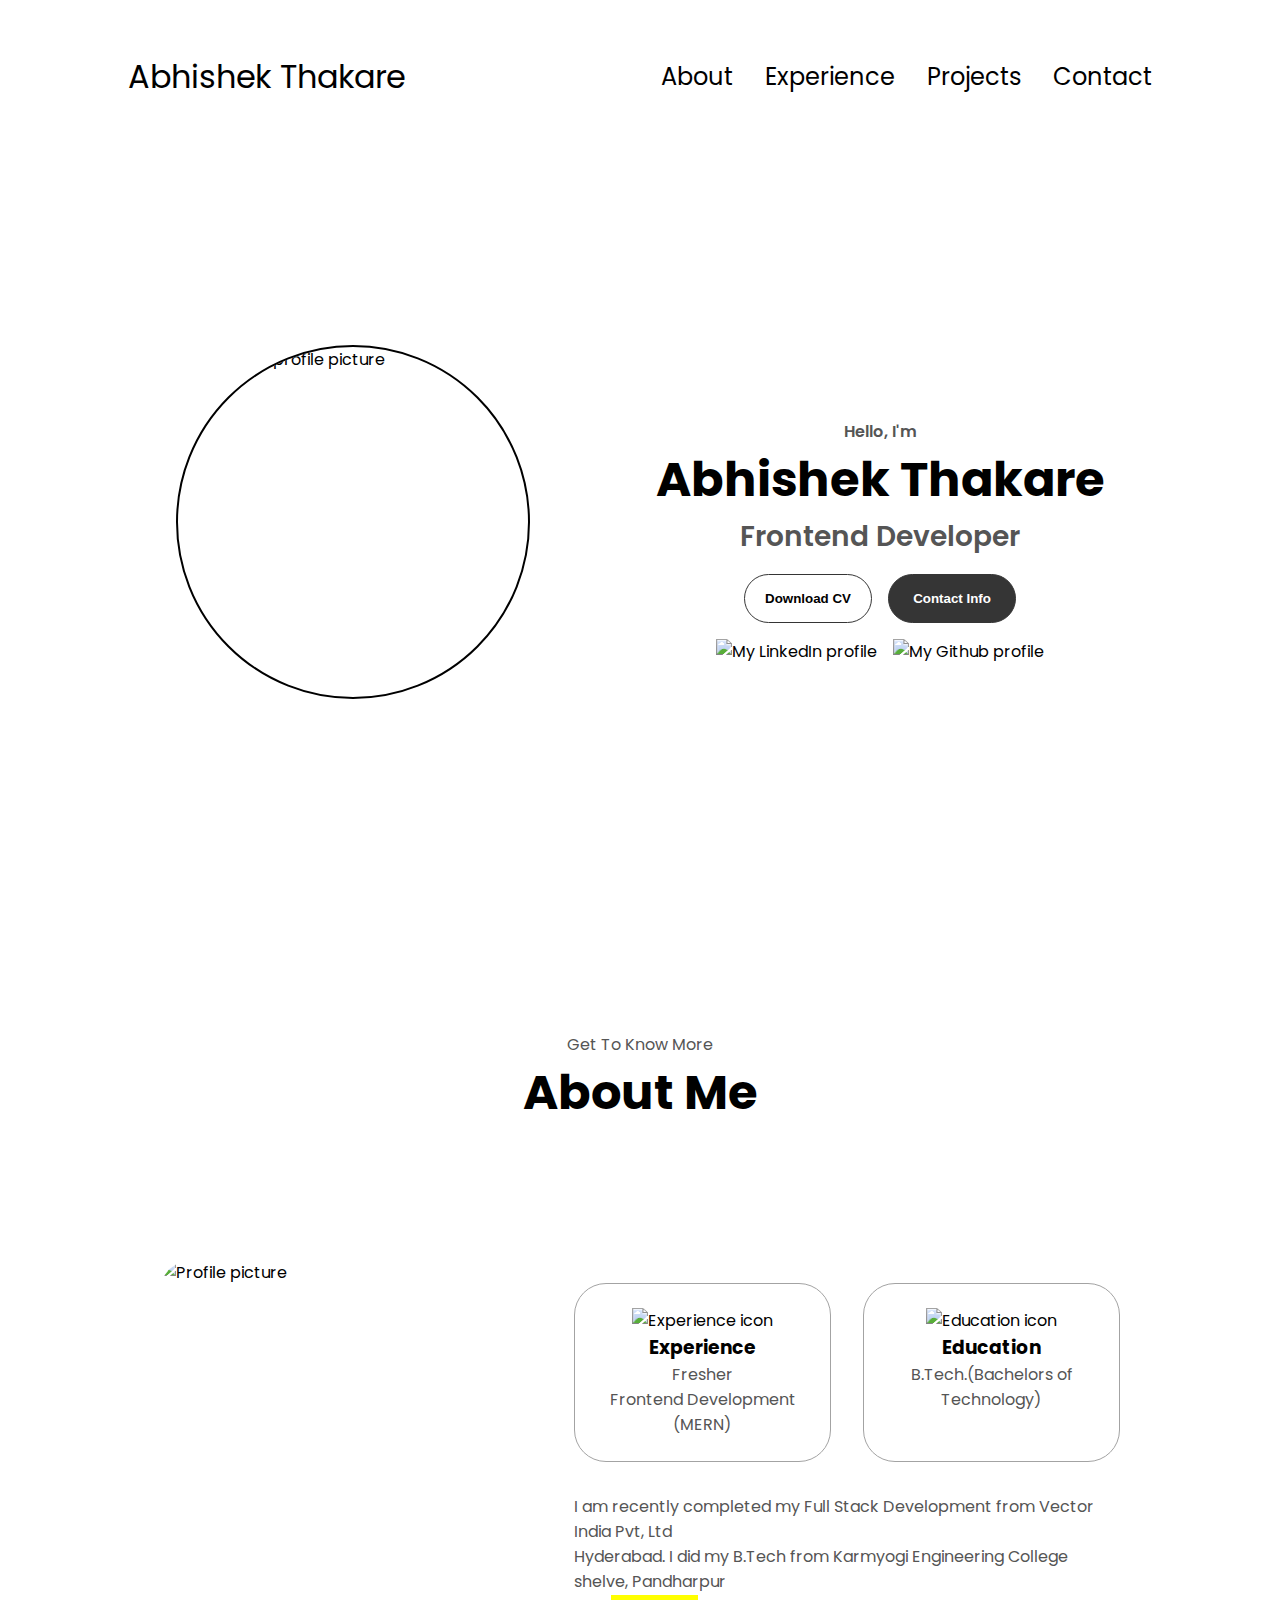
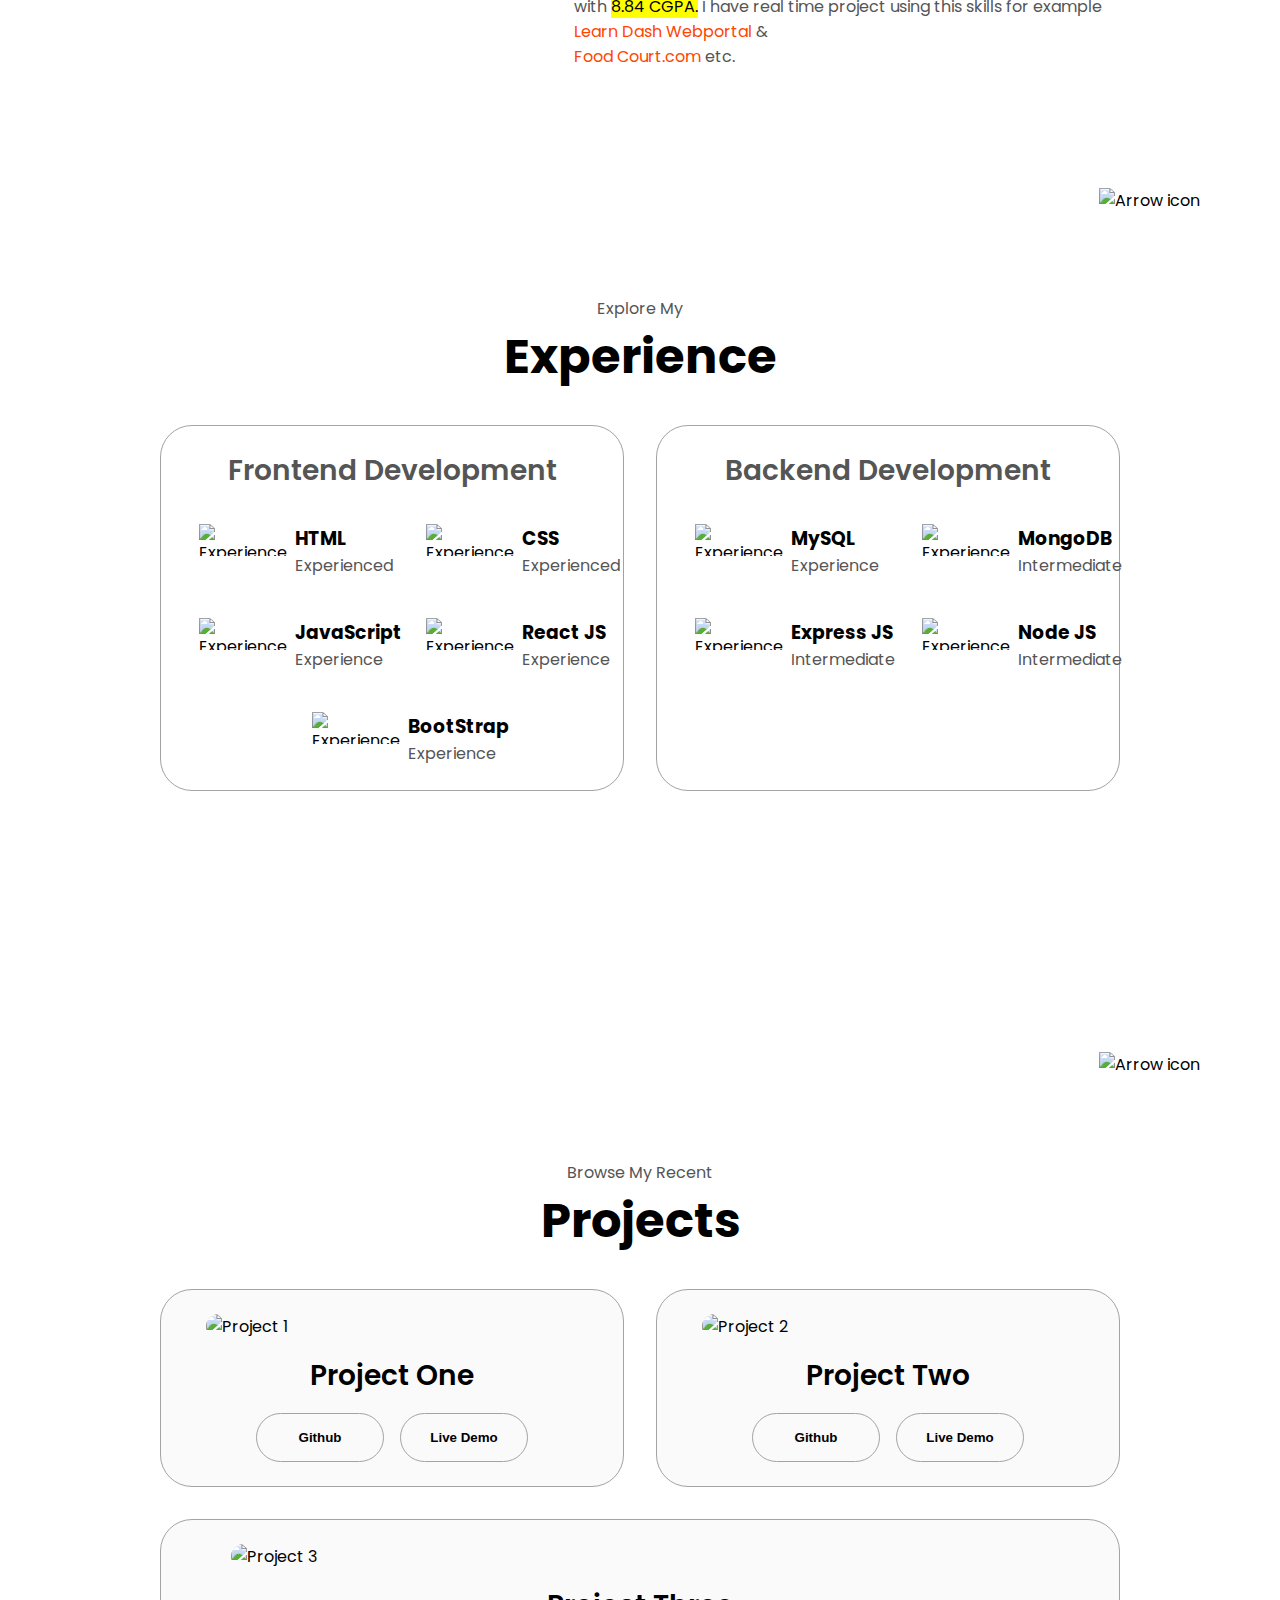
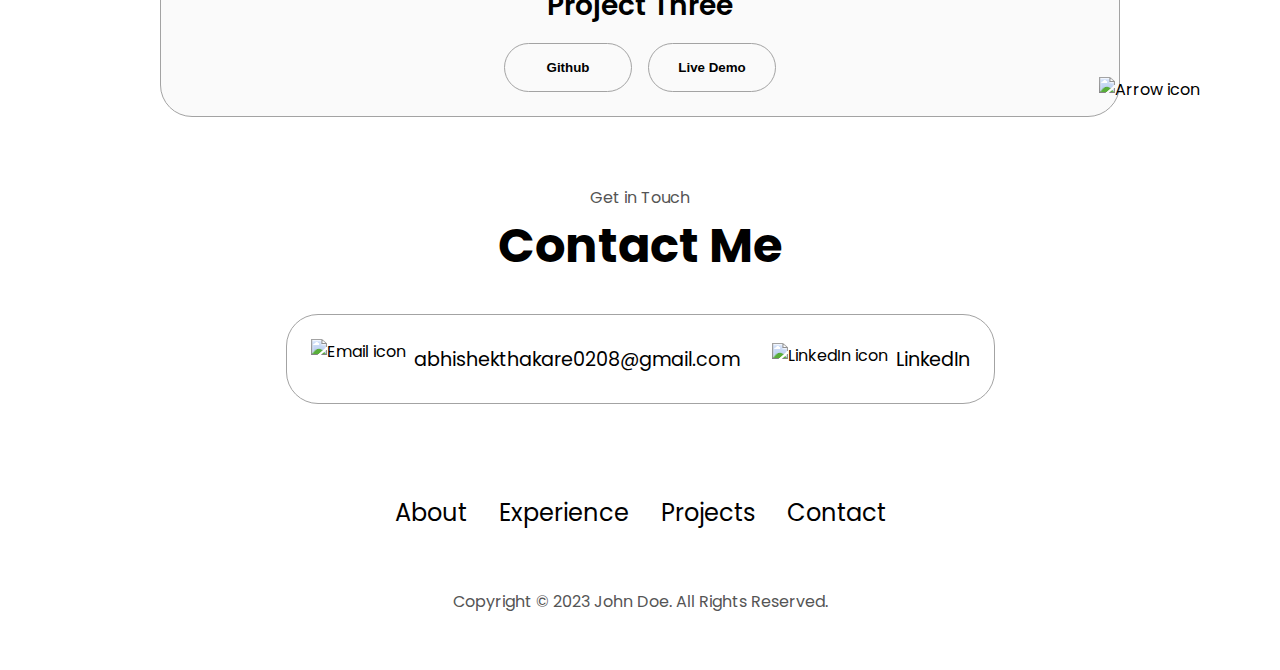
==== index.html @ 89ccb5d6 "Update and rename r.html to index.html" ====
<!DOCTYPE html>
<html lang="en">
  <head>
    <meta charset="UTF-8" />
    <meta http-equiv="X-UA-Compatible" content="IE=edge" />
    <meta name="viewport" content="width=device-width, initial-scale=1.0" />
    <title>My Portfolio</title>
    <link rel="stylesheet" href="r.css" />
    <link rel="stylesheet" href="r.mediaqueries.css" /> 
  </head>
  <body>
    <nav id="desktop-nav">
      <div class="logo">Abhishek Thakare </div>
      <div>
        <ul class="nav-links">
          <li><a href="#about">About</a></li>
          <li><a href="#experience">Experience</a></li>
          <li><a href="#projects">Projects</a></li>
          <li><a href="#contact">Contact</a></li>
        </ul>
      </div>
    </nav>
    <nav id="hamburger-nav">
      <div class="logo">Abhishek Thakare</div>
      <div class="hamburger-menu">
        <div class="hamburger-icon" onclick="abhi()">
          <span></span>
          <span></span>
          <span></span>
        </div>
        <div class="menu-links">
          <li><a href="#about" onclick="abhi()">About</a></li>
          <li><a href="#experience" onclick="abhi()">Experience</a></li>
          <li><a href="#projects" onclick="abhi()">Projects</a></li>
          <li><a href="#contact" onclick="abhi()">Contact</a></li>
        </div>
      </div>
    </nav>
    <section id="profile">
      <div class="section__pic-container">
        <img src="P-img.jpg" alt="John Doe profile picture" class="img"/>
      </div>
      <div class="section__text">
        <p class="section__text__p1">Hello, I'm</p>
        <h1 class="title">Abhishek Thakare</h1>
        <p class="section__text__p2">Frontend Developer</p>
        <div class="btn-container">
          <button class="btn btn-color-2" onclick="window.open('//novoresume.com/editor/resume/a300ace0-15e4-11ec-a484-a7574394420f')">Download CV</button>
          <button class="btn btn-color-1" onclick="location.href='./#contact'"> Contact Info</button>
        </div>
        <div id="socials-container">
          <img src="linkedin.png" alt="My LinkedIn profile" class="icon" onclick="location.href='//linkedin.com/'"/>
          <img src="project-git.jpeg" alt="My Github profile" class="icon" onclick="location.href='//github.com/'"/>
        </div>
      </div>
    </section>

    <section id="about">
      <p class="section__text__p1">Get To Know More</p>
      <h1 class="title">About Me</h1>
      <div class="section-container">
        <div class="section__pic-container">
          <img src="about-pic.png" alt="Profile picture" class="about-pic"/>
        </div>
        <div class="about-details-container">
          <div class="about-containers">
            <div class="details-container">
              <img src="experience.png" alt="Experience icon" class="icon"/>
              <h3>Experience</h3>
              <p>Fresher <br />Frontend Development (MERN)</p>
            </div>
            <div class="details-container">
              <img src="education.png" alt="Education icon" class="icon"/>
              <h3>Education</h3>
              <p>B.Tech.(Bachelors of Technology)</p>
            </div>
          </div>
          <div class="text-container">
            <p>I am recently completed my Full Stack Development from Vector India Pvt, Ltd <br />
              Hyderabad. I did my B.Tech from Karmyogi Engineering College shelve, Pandharpur <br /> with <mark>8.84 CGPA.</mark> I have real time
              project using this skills for example <span style="color: orangered;">Learn Dash Webportal</span> & <span style="color: orangered;"> <br/> Food Court.com</span> etc.</p>
          </div>
        </div>
      </div>
      <img src="arrow.png" alt="Arrow icon" class="icon arrow" onclick="location.href='./#experience'"/>
    </section>

    <section id="experience">
      <p class="section__text__p1">Explore My</p>
      <h1 class="title">Experience</h1>
      <div class="experience-details-container">
        <div class="about-containers">
          <div class="details-container">
            <h2 class="experience-sub-title">Frontend Development</h2>
            <div class="article-container">
              <article>
                <img src="checkmark.png" alt="Experience icon" class="icon"/>
                <div>
                  <h3>HTML</h3>
                  <p>Experienced</p>
                </div>
              </article>
              <article>
                <img src="checkmark.png" alt="Experience icon" class="icon" />
                <div>
                  <h3>CSS</h3>
                  <p>Experienced</p>
                </div>
              </article>
              <article>
                <img src="checkmark.png" alt="Experience icon" class="icon"/>
                <div>
                  <h3>JavaScript</h3>
                  <p>Experience</p>
                </div>
              </article>
              <article>
                <img src="checkmark.png" alt="Experience icon" class="icon"/>
                <div>
                  <h3>React JS</h3>
                  <p>Experience</p>
                </div>
              </article>
              <article>
                <img  src="checkmark.png" alt="Experience icon"  class="icon"/>
                <div>
                  <h3>BootStrap</h3>
                  <p>Experience</p>
                </div>
              </article>
            </div>
          </div>
          <div class="details-container">
            <h2 class="experience-sub-title">Backend Development</h2>
            <div class="article-container">
              <article>
                <img src="checkmark.png" alt="Experience icon" class="icon" />
                <div>
                  <h3>MySQL</h3>
                  <p>Experience</p>
                </div>
              </article>
              <article>
                <img src="checkmark.png" alt="Experience icon" class="icon" />
                <div>
                  <h3>MongoDB</h3>
                  <p>Intermediate</p>
                </div>
              </article>
              <article>
                <img src="checkmark.png" alt="Experience icon" class="icon"/>
                <div>
                  <h3>Express JS</h3>
                  <p>Intermediate</p>
                </div>
              </article>
              <article>
                <img src="checkmark.png" alt="Experience icon"  class="icon"/>
                <div>
                  <h3>Node JS</h3>
                  <p>Intermediate</p>
                </div>
              </article>
            </div>
          </div>
        </div>
      </div>
      <img
        src="arrow.png" alt="Arrow icon" class="icon arrow"  onclick="location.href='./#projects'"/>
    </section>

    <section id="projects">
      <p class="section__text__p1">Browse My Recent</p>
      <h1 class="title">Projects</h1>
      <div class="experience-details-container">
        <div class="about-containers">
          <div class="details-container color-container">
            <div class="article-container"><img src="https://img.freepik.com/premium-photo/food-court-food-cafe_1067450-107.jpg" alt="Project 1" class="project-img"/></div>
            <h2 class="experience-sub-title project-title">Project One</h2>
            <div class="btn-container">
              <button class="btn btn-color-2 project-btn" onclick="location.href='//github.com/athakare0208/lerandashwebportal'"> Github </button>
              <button class="btn btn-color-2 project-btn" onclick="location.href='//github.com/'"> Live Demo </button>
            </div>
          </div>
          <div class="details-container color-container">
            <div class="article-container"> <img src="https://www.audiusa.com/dam/nemo/us/ev-hub/ev-hub-2/charging/1920x1920_MY24---Q8-e-tron---Front---Detail-(1).jpg?width=730" alt="Project 2" class="project-img"/></div>
            <h2 class="experience-sub-title project-title">Project Two</h2>
            <div class="btn-container">
              <button class="btn btn-color-2 project-btn" onclick="location.href='//github.com/athakare0208/The-Audi1'">Github </button>
              <button class="btn btn-color-2 project-btn" onclick="location.href='//github.com/'">Live Demo</button>
            </div>
          </div>
          <div class="details-container color-container">
            <div class="article-container">
              <img src="project-3.png" alt="Project 3" class="project-img"/>
            </div>
            <h2 class="experience-sub-title project-title">Project Three</h2>
            <div class="btn-container">
              <button class="btn btn-color-2 project-btn" onclick="location.href='//github.com/'">Github</button>
              <button class="btn btn-color-2 project-btn" onclick="location.href='//github.com/'"> Live Demo</button>
            </div>
          </div>
        </div>
      </div>
      <img
        src="arrow.png" alt="Arrow icon"  class="icon arrow" onclick="location.href='./#contact'"/>
    </section>
    <section id="contact">
      <p class="section__text__p1">Get in Touch</p>
      <h1 class="title">Contact Me</h1>
      <div class="contact-info-upper-container">
        <div class="contact-info-container">
          <img
            src="email.png" alt="Email icon" class="icon contact-icon email-icon"/>
          <p><a href="mailto:examplemail@gmail.com">abhishekthakare0208@gmail.com</a></p>
        </div>
        <div class="contact-info-container">
          <img src="linkedin.png" alt="LinkedIn icon" class="icon contact-icon"/>
          <p><a href="https://www.linkedin.com">LinkedIn</a></p>
        </div>
      </div>
    </section>
    <footer>
      <nav>
        <div class="nav-links-container">
          <ul class="nav-links">
            <li><a href="#about">About</a></li>
            <li><a href="#experience">Experience</a></li>
            <li><a href="#projects">Projects</a></li>
            <li><a href="#contact">Contact</a></li>
          </ul>
        </div>
      </nav>
      <p>Copyright &#169; 2023 John Doe. All Rights Reserved.</p>
    </footer>
    <script src="r.js"></script>
  </body>
</html>
---- r.css ----
@import url("https://fonts.googleapis.com/css2?family=Poppins:wght@300;400;500;600&display=swap");

* {
  margin: 0;
  padding: 0;
}

body {
  font-family: "Poppins", sans-serif;
}

html {
  scroll-behavior: smooth;
}

p {
  color: rgb(85, 85, 85);
}

/* TRANSITION */

a,
.btn {
  transition: all 300ms ease;
}

/* DESKTOP NAV */

nav,
.nav-links {
  display: flex;
}

nav {
  justify-content: space-around;
  align-items: center;
  height: 17vh;
}

.nav-links {
  gap: 2rem;
  list-style: none;
  font-size: 1.5rem;
}

a {
  color: black;
  text-decoration: none;
  text-decoration-color: white;
}

a:hover {
  color: grey;
  text-decoration: underline;
  text-underline-offset: 1rem;
  text-decoration-color: rgb(181, 181, 181);
}

.logo {
  font-size: 2rem;
}

.logo:hover {
  cursor: default;
}

/* HAMBURGER MENU */

#hamburger-nav {
  display: none;
}

.hamburger-menu {
  position: relative;
  display: inline-block;
}

.hamburger-icon {
  display: flex;
  flex-direction: column;
  justify-content: space-between;
  height: 24px;
  width: 30px;
  cursor: pointer;
}

.hamburger-icon span {
  width: 100%;
  height: 2px;
  background-color: black;
  transition: all 0.3 ease-in-out;
}

.menu-links {
  position: absolute;
  top: 100%;
  right: 0;
  background-color: white;
  width: fit-content;
  max-height: 0;
  overflow: hidden;
  transition: all 0.3 ease-in-out;
}

.menu-links a {
  display: block;
  padding: 10px;
  text-align: center;
  font-size: 1.5rem;
  color: black;
  text-decoration: none;
  transition: all 0.3 ease-in-out;
}

.menu-links li {
  list-style: none;
}

.menu-links.open {
  max-height: 300px;
}

.hamburger-icon.open span:first-child {
  transform: rotate(45deg) translate(10px, 5px);
}

.hamburger-icon.open span:nth-child(2) {
  opacity: 0;
}

.hamburger-icon.open span:last-child {
  transform: rotate(-45deg) translate(10px, -5px);
}

.hamburger-icon span:first-child {
  transform: none;
}

.hamburger-icon span:first-child {
  opacity: 1;
}

.hamburger-icon span:first-child {
  transform: none;
}

/* SECTIONS */

section {
  padding-top: 4vh;
  height: 96vh;
  margin: 0 10rem;
  box-sizing: border-box;
  min-height: fit-content;
}

.section-container {
  display: flex;
}

/* PROFILE SECTION */

#profile {
  display: flex;
  justify-content: center;
  gap: 5rem;
  height: 80vh;
}

.section__pic-container img {
  display: flex;
  height: 350px;
  width: 350px;
  margin: auto 0;
}

.img{
    border-radius: 50%;
    border: 2px solid black;
}

.section__text {
  align-self: center;
  text-align: center;
}

.section__text p {
  font-weight: 600;
}

.section__text__p1 {
  text-align: center;
}

.section__text__p2 {
  font-size: 1.75rem;
  margin-bottom: 1rem;
}

.title {
  font-size: 3rem;
  text-align: center;
}

#socials-container {
  display: flex;
  justify-content: center;
  margin-top: 1rem;
  gap: 1rem;
}

/* ICONS */

.icon {
  cursor: pointer;
  height: 2rem;
}

/* BUTTONS */

.btn-container {
  display: flex;
  justify-content: center;
  gap: 1rem;
}

.btn {
  font-weight: 600;
  transition: all 300ms ease;
  padding: 1rem;
  width: 8rem;
  border-radius: 2rem;
}

.btn-color-1,
.btn-color-2 {
  border: rgb(53, 53, 53) 0.1rem solid;
}

.btn-color-1:hover,
.btn-color-2:hover {
  cursor: pointer;
}

.btn-color-1,
.btn-color-2:hover {
  background: rgb(53, 53, 53);
  color: white;
}

.btn-color-1:hover {
  background: rgb(0, 0, 0);
}

.btn-color-2 {
  background: none;
}

.btn-color-2:hover {
  border: rgb(255, 255, 255) 0.1rem solid;
}

.btn-container {
  gap: 1rem;
}

/* ABOUT SECTION */

#about {
  position: relative;
}

.about-containers {
  gap: 2rem;
  margin-bottom: 2rem;
  margin-top: 2rem;
}

.about-details-container {
  justify-content: center;
  flex-direction: column;
}

.about-containers,
.about-details-container {
  display: flex;
}

.about-pic {
  border-radius: 2rem;
}

.arrow {
  position: absolute;
  right: -5rem;
  bottom: 2.5rem;
}

.details-container {
  padding: 1.5rem;
  flex: 1;
  background: white;
  border-radius: 2rem;
  border: rgb(53, 53, 53) 0.1rem solid;
  border-color: rgb(163, 163, 163);
  text-align: center;
}

.section-container {
  gap: 4rem;
  height: 80%;
}

.section__pic-container {
  height: 400px;
  width: 400px;
  margin: auto 0;
}

/* EXPERIENCE SECTION */

#experience {
  position: relative;
}

.experience-sub-title {
  color: rgb(85, 85, 85);
  font-weight: 600;
  font-size: 1.75rem;
  margin-bottom: 2rem;
}

.experience-details-container {
  display: flex;
  justify-content: center;
  flex-direction: column;
}

.article-container {
  display: flex;
  text-align: initial;
  flex-wrap: wrap;
  flex-direction: row;
  gap: 2.5rem;
  justify-content: space-around;
}

article {
  display: flex;
  width: 10rem;
  justify-content: space-around;
  gap: 0.5rem;
}

article .icon {
  cursor: default;
}

/* PROJECTS SECTION */

#projects {
  position: relative;
}

.color-container {
  border-color: rgb(163, 163, 163);
  background: rgb(250, 250, 250);
}

.project-img {
  border-radius: 2rem;
  width: 90%;
  height: 90%;
}

.project-title {
  margin: 1rem;
  color: black;
}

.project-btn {
  color: black;
  border-color: rgb(163, 163, 163);
}

/* CONTACT */

#contact {
  display: flex;
  justify-content: center;
  flex-direction: column;
  height: 70vh;
}

.contact-info-upper-container {
  display: flex;
  justify-content: center;
  border-radius: 2rem;
  border: rgb(53, 53, 53) 0.1rem solid;
  border-color: rgb(163, 163, 163);
  background: (250, 250, 250);
  margin: 2rem auto;
  padding: 0.5rem;
}

.contact-info-container {
  display: flex;
  align-items: center;
  justify-content: center;
  gap: 0.5rem;
  margin: 1rem;
}

.contact-info-container p {
  font-size: larger;
}

.contact-icon {
  cursor: default;
}

.email-icon {
  height: 2.5rem;
}

/* FOOTER SECTION */

footer {
  height: 26vh;
  margin: 0 1rem;
}

footer p {
  text-align: center;
}
---- r.mediaqueries.css ----
@media screen and (max-width: 1400px) {
    #profile {
      height: 83vh;
      margin-bottom: 6rem;
    }
    .about-containers {
      flex-wrap: wrap;
    }
    #contact,
    #projects {
      height: fit-content;
    }
  }
  
  @media screen and (max-width: 1200px) {
    #desktop-nav {
      display: none;
    }
    #hamburger-nav {
      display: flex;
    }
    #experience,
    .experience-details-container {
      margin-top: 2rem;
    }
    #profile,
    .section-container {
      display: block;
    }
    .arrow {
      display: none;
    }
    section,
    .section-container {
      height: fit-content;
    }
    section {
      margin: 0 5%;
    }
    .section__pic-container {
      width: 275px;
      height: 275px;
      margin: 0 auto 2rem;
    }
    .about-containers {
      margin-top: 0;
    }
  }
  
  @media screen and (max-width: 600px) {
    #contact,
    footer {
      height: 40vh;
    }
    #profile {
      height: 83vh;
      margin-bottom: 0;
    }
    article {
      font-size: 1rem;
    }
    footer nav {
      height: fit-content;
      margin-bottom: 2rem;
    }
    .about-containers,
    .contact-info-upper-container,
    .btn-container {
      flex-wrap: wrap;
    }
    .contact-info-container {
      margin: 0;
    }
    .contact-info-container p,
    .nav-links li a {
      font-size: 1rem;
    }
    .experience-sub-title {
      font-size: 1.25rem;
    }
    .logo {
      font-size: 1.5rem;
    }
    .nav-links {
      flex-direction: column;
      gap: 0.5rem;
      text-align: center;
    }
    .section__pic-container {
      width: auto;
      height: 46vw;
      justify-content: center;
    }
    .section__text__p2 {
      font-size: 1.25rem;
    }
    .title {
      font-size: 2rem;
    }
    .text-container {
      text-align: justify;
    }
  }
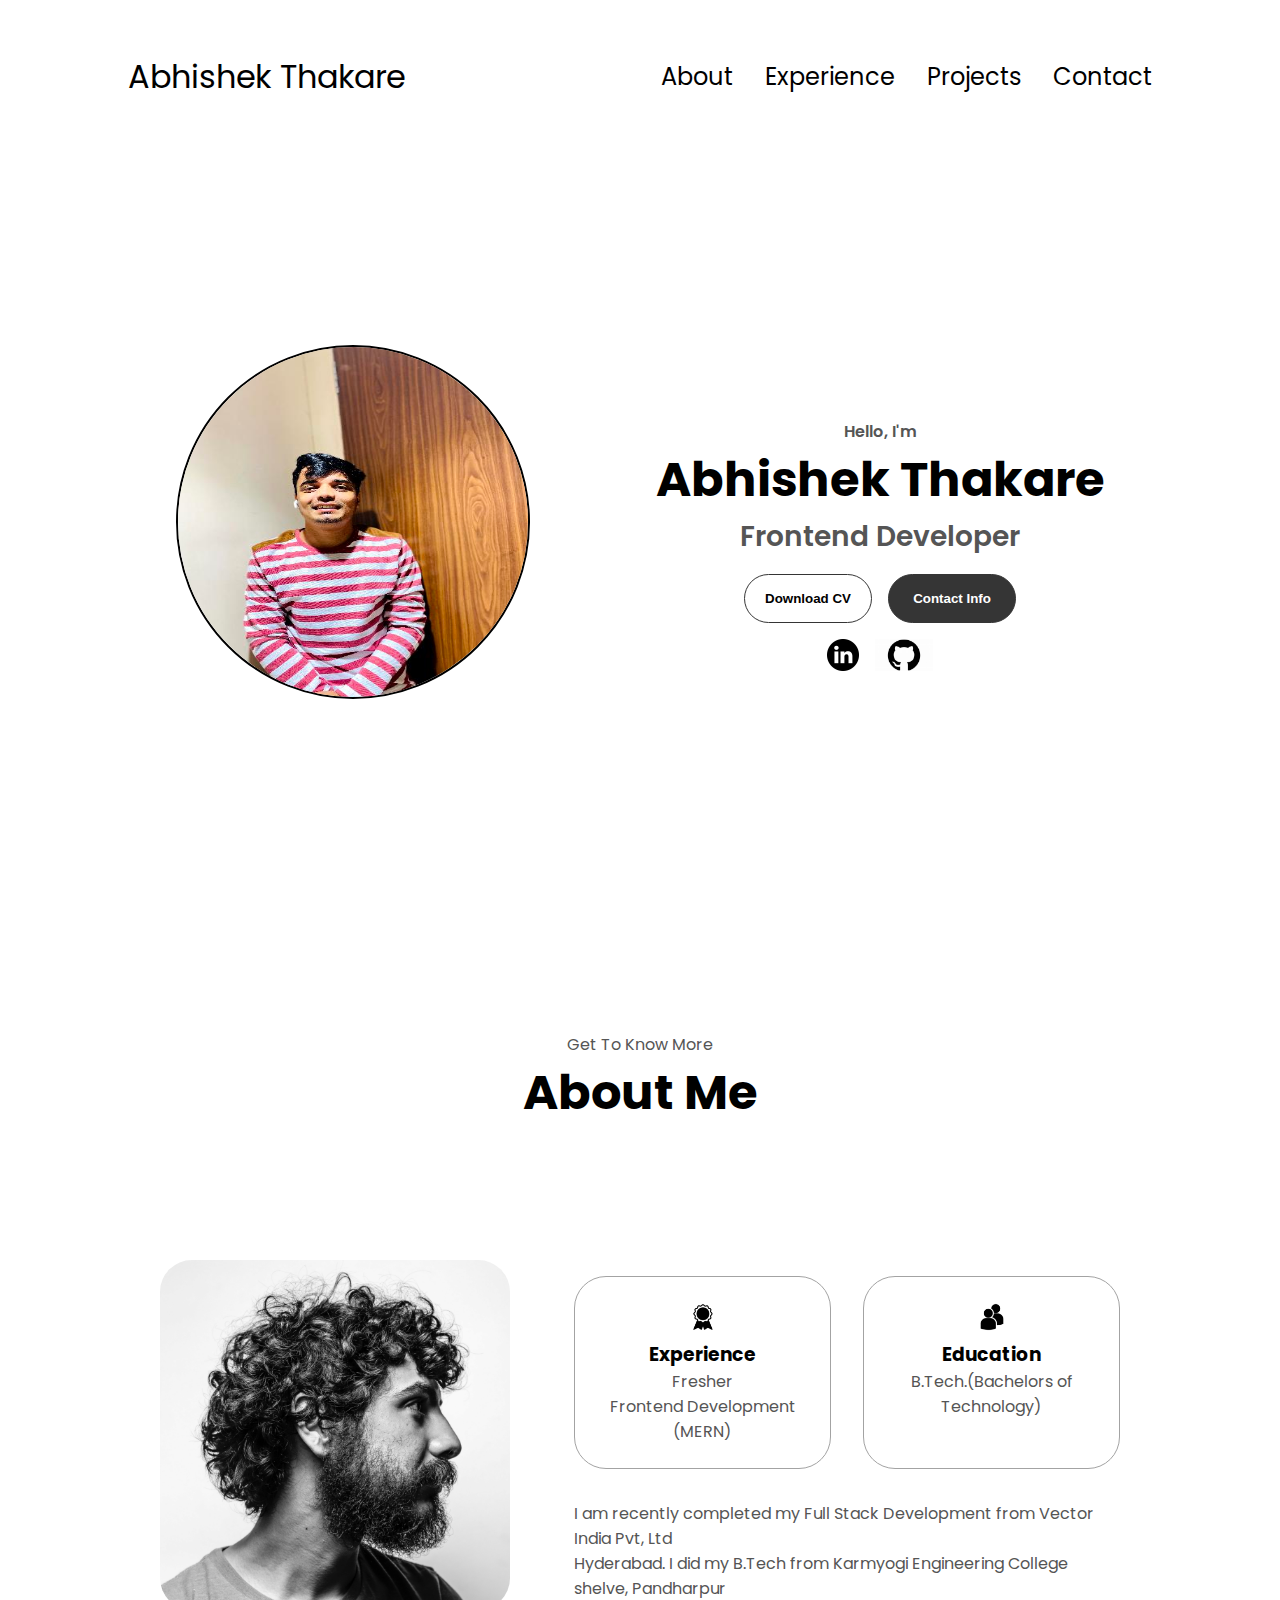
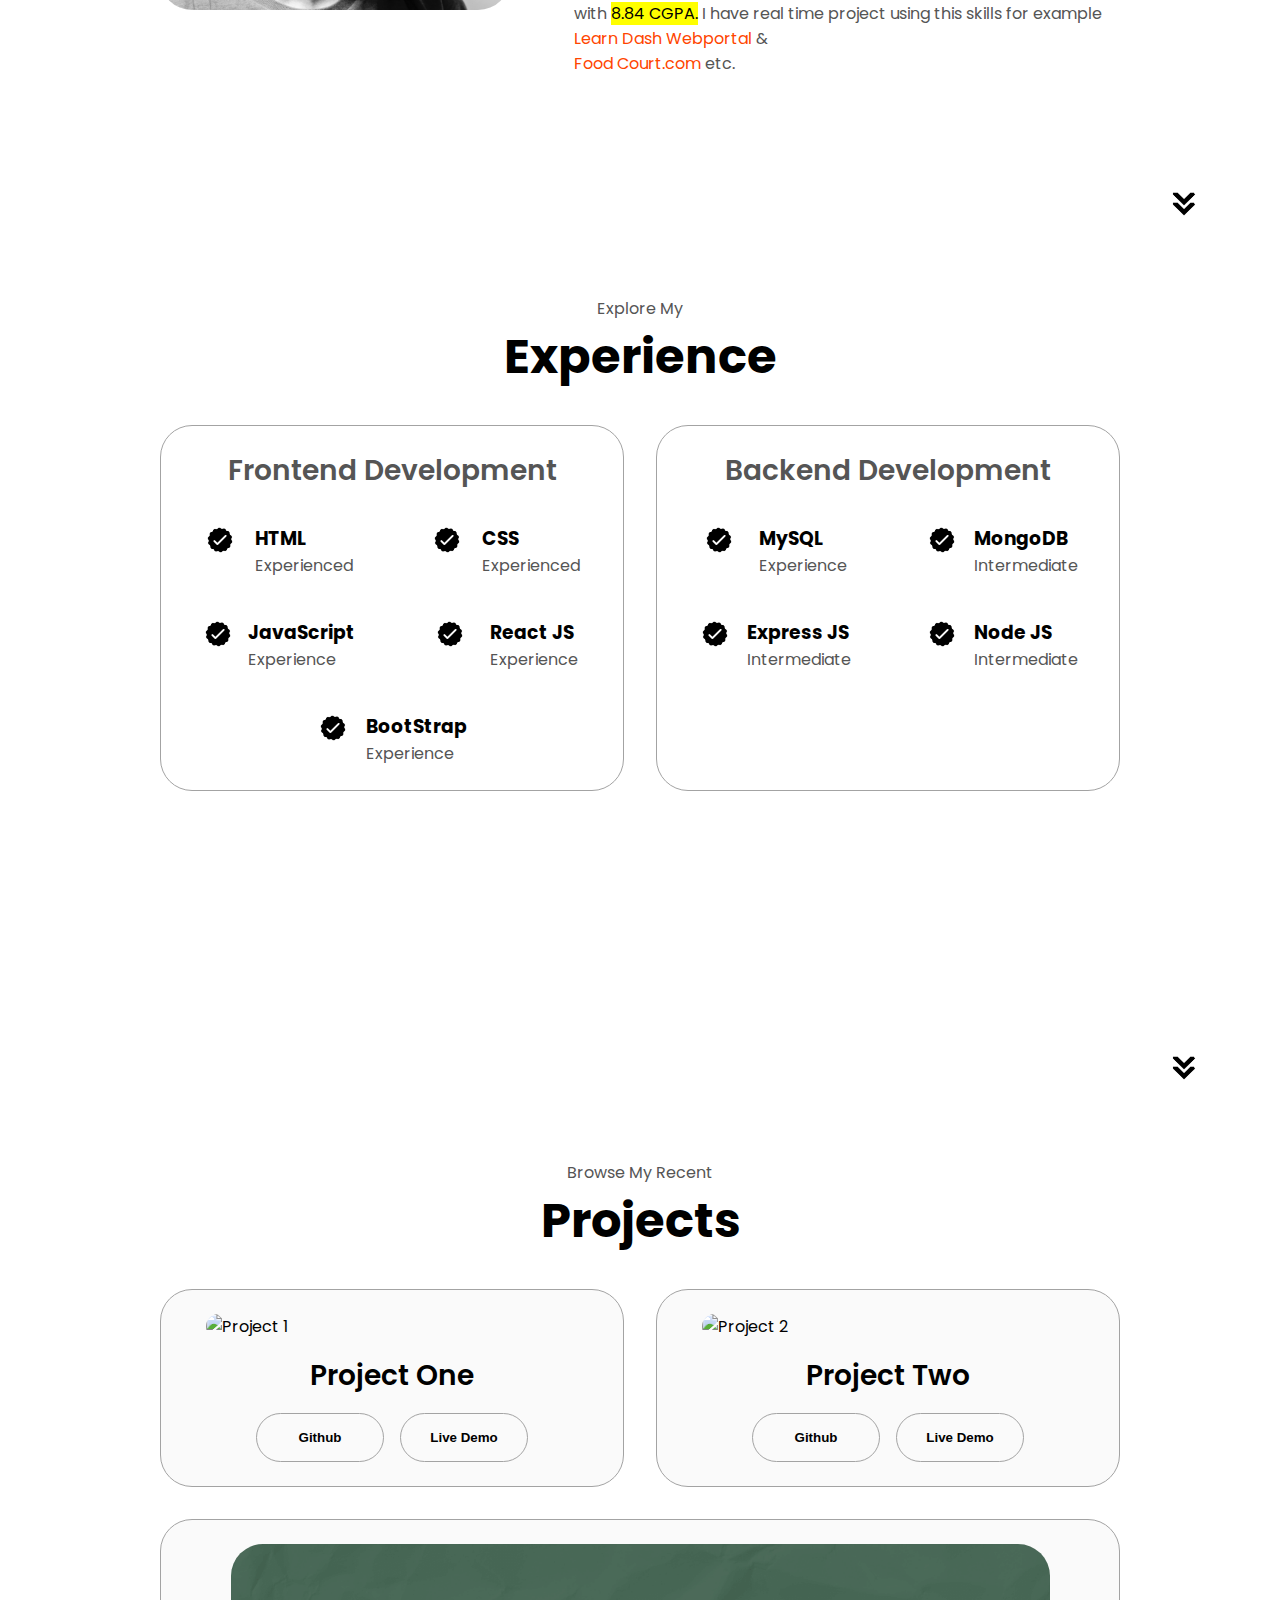
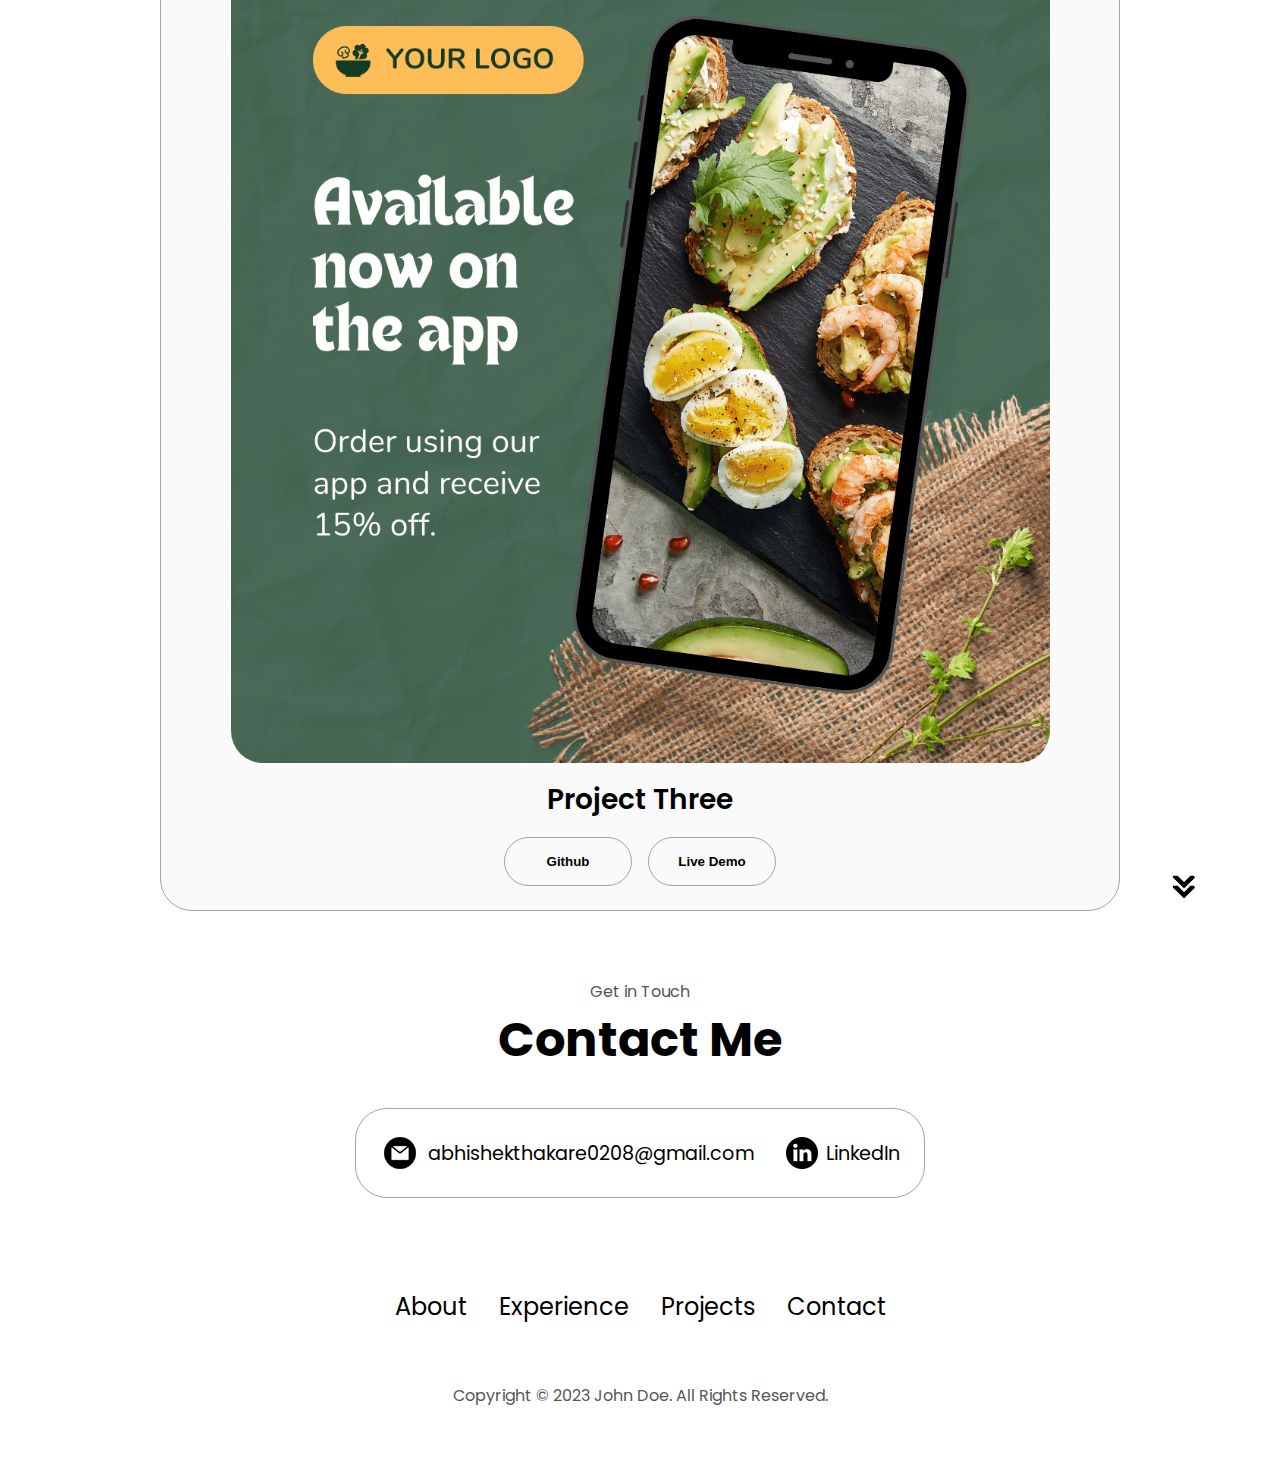
==== commit 280c4cc1: "Update index.html" ====
--- a/index.html
+++ b/index.html
@@ -29,10 +29,10 @@
           <span></span>
         </div>
         <div class="menu-links">
-          <li><a href="#about" onclick="abhi()">About</a></li>
-          <li><a href="#experience" onclick="abhi()">Experience</a></li>
-          <li><a href="#projects" onclick="abhi()">Projects</a></li>
-          <li><a href="#contact" onclick="abhi()">Contact</a></li>
+          <li><a href="#about" onclick="toggleMenu()">About</a></li>
+          <li><a href="#experience" onclick="toggleMenu()">Experience</a></li>
+          <li><a href="#projects" onclick="toggleMenu()">Projects</a></li>
+          <li><a href="#contact" onclick="toggleMenu()">Contact</a></li>
         </div>
       </div>
     </nav>
